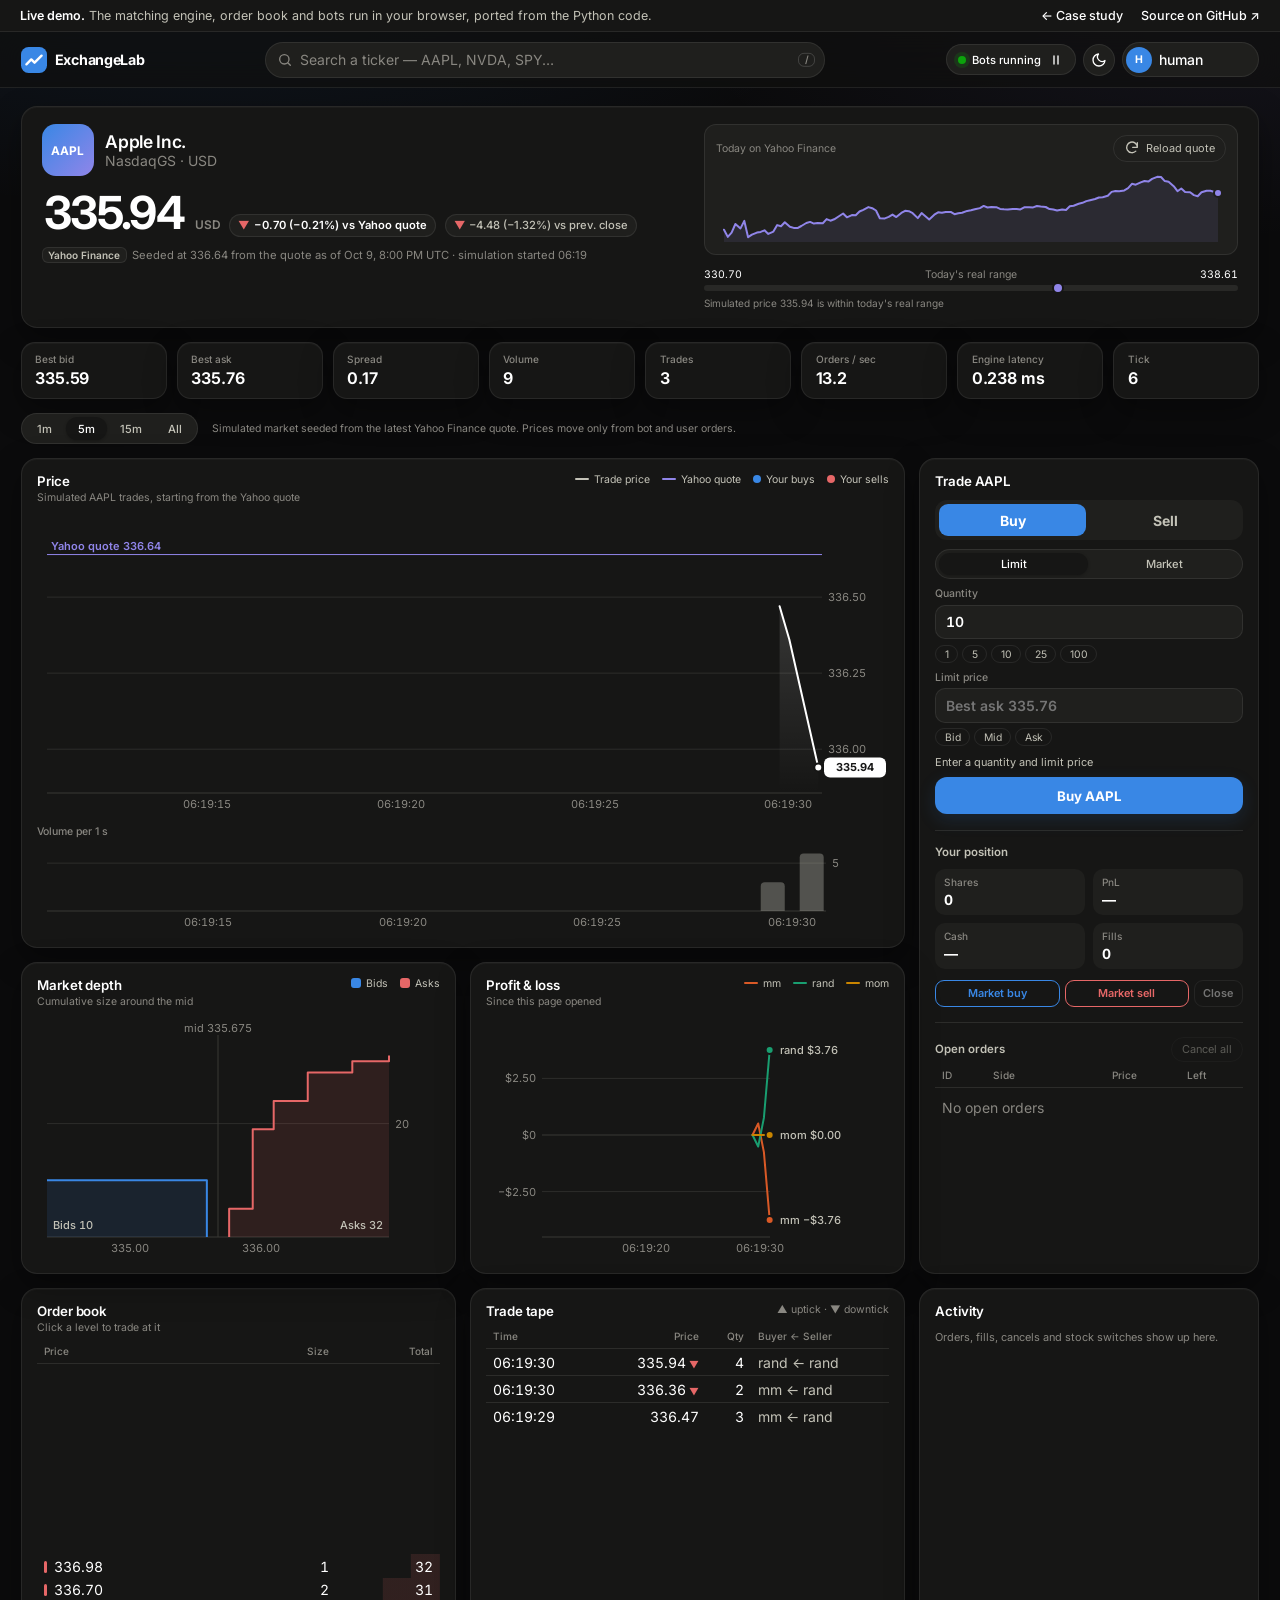
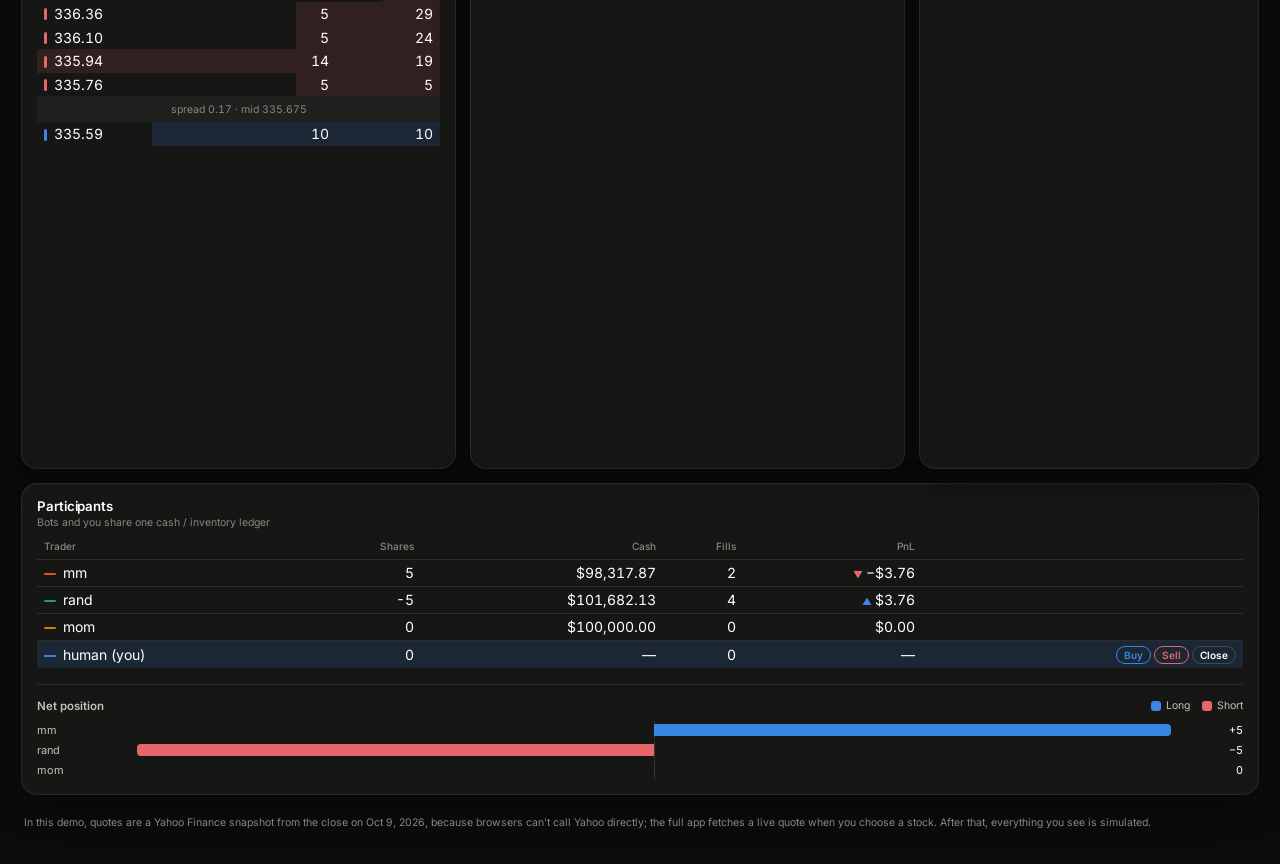
==== demo/exchange/index.html @ 50406f89 "Publish portfolio site Static site with project case studies (ExchangeLab, Scraping Pipelines, Distr" ====
<!DOCTYPE html>
<html lang="en" data-theme="dark">
<head>
  <meta charset="UTF-8" />
  <meta name="viewport" content="width=device-width, initial-scale=1" />
  <title>ExchangeLab Demo — Ethan Chen</title>
  <meta name="description" content="Live demo: trade against market-making, momentum and random bots on a price-time-priority matching engine, running in your browser." />
  <link rel="icon" href="data:image/svg+xml,%3Csvg xmlns='http://www.w3.org/2000/svg' viewBox='0 0 16 16'%3E%3Crect width='16' height='16' rx='4' fill='%233987e5'/%3E%3Cpath d='M3 11l3-3 2 2 5-5' fill='none' stroke='white' stroke-width='1.8' stroke-linecap='round' stroke-linejoin='round'/%3E%3C/svg%3E" />
  <link rel="preconnect" href="https://fonts.googleapis.com" />
  <link rel="preconnect" href="https://fonts.gstatic.com" crossorigin />
  <link rel="stylesheet" href="https://fonts.googleapis.com/css2?family=Inter:wght@400;500;600;700&display=swap" />
  <link rel="stylesheet" href="styles.css" />
  <style>
    /* Portfolio demo bar (not part of the ExchangeLab repo) */
    .demo-bar { display: flex; align-items: center; justify-content: space-between; gap: 1rem; flex-wrap: wrap;
      padding: 8px 20px; font-size: 12.5px; color: var(--ink-2); background: var(--surface); border-bottom: 1px solid var(--border); }
    .demo-bar a { color: var(--ink-1); text-decoration: none; font-weight: 500; }
    .demo-bar a:hover { text-decoration: underline; }
    .demo-bar .demo-links { display: flex; gap: 18px; }
    .demo-bar b { color: var(--ink-1); font-weight: 600; }
  </style>
  <script>
    try {
      const t = localStorage.getItem("exchangelab.theme");
      if (t === "light" || t === "dark") document.documentElement.dataset.theme = t;
    } catch {}
  </script>
</head>
<body>
  <div class="demo-bar">
    <span><b>Live demo.</b> The matching engine, order book and bots run in your browser, ported from the Python code.</span>
    <span class="demo-links"><a href="../../#/work/exchangelab">← Case study</a><a href="https://github.com/chenethan123/ExchangeLab" target="_blank" rel="noopener">Source on GitHub ↗</a></span>
  </div>
  <nav class="nav">
    <div class="nav-brand">
      <svg class="logo" viewBox="0 0 24 24" aria-hidden="true"><rect width="24" height="24" rx="7"/><path d="M5 16l4.5-4.5 3 3L19 8" fill="none" stroke="#fff" stroke-width="2.2" stroke-linecap="round" stroke-linejoin="round"/></svg>
      <span>ExchangeLab</span>
    </div>

    <div class="search" id="search">
      <svg class="search-icon" viewBox="0 0 24 24" aria-hidden="true"><circle cx="11" cy="11" r="7"/><path d="M20 20l-3.5-3.5"/></svg>
      <input id="symbol-input" type="text" placeholder="Search a ticker — AAPL, NVDA, SPY…" autocomplete="off" spellcheck="false"
             role="combobox" aria-expanded="false" aria-controls="symbol-list" aria-label="Choose a stock" maxlength="15" />
      <kbd>/</kbd>
      <ul class="suggestions" id="symbol-list" role="listbox" hidden></ul>
    </div>

    <div class="nav-actions">
      <button type="button" class="bot-toggle" id="sim-toggle" aria-label="Pause bots">
        <span class="status-dot" id="sim-dot"></span>
        <span id="sim-text">Connecting</span>
        <svg class="icon" id="sim-icon" viewBox="0 0 24 24" aria-hidden="true"><path d="M9 6v12M15 6v12"/></svg>
      </button>
      <button type="button" class="icon-btn" id="theme-toggle" aria-label="Toggle light and dark theme">
        <svg class="icon icon-sun" viewBox="0 0 24 24" aria-hidden="true"><circle cx="12" cy="12" r="4"/><path d="M12 2v2M12 20v2M4.9 4.9l1.4 1.4M17.7 17.7l1.4 1.4M2 12h2M20 12h2M4.9 19.1l1.4-1.4M17.7 6.3l1.4-1.4"/></svg>
        <svg class="icon icon-moon" viewBox="0 0 24 24" aria-hidden="true"><path d="M21 12.8A9 9 0 1 1 11.2 3a7 7 0 0 0 9.8 9.8z"/></svg>
      </button>
      <label class="trader-chip" title="Your trader name">
        <span class="avatar" id="avatar">H</span>
        <input id="trader" value="human" maxlength="32" aria-label="Trader name" />
      </label>
    </div>
  </nav>

  <div class="page">
    <section class="instrument card" aria-live="polite">
      <div class="instrument-main">
        <div class="instrument-title">
          <span class="ticker" id="inst-ticker">—</span>
          <div>
            <h1 id="inst-name">Loading market…</h1>
            <p class="muted" id="inst-meta">—</p>
          </div>
        </div>
        <div class="price-row">
          <span class="price" id="last">—</span>
          <span class="currency" id="currency"></span>
          <span class="chip" id="delta-seed">—</span>
          <span class="chip subtle" id="delta-prev" hidden></span>
        </div>
        <p class="seed-line" id="seed-line">—</p>
      </div>
      <div class="instrument-side">
        <div class="today">
          <div class="today-head">
            <span>Today on Yahoo Finance</span>
            <button type="button" class="ghost-btn" id="reload-quote" title="Fetch the latest quote and restart this market">
              <svg class="icon" viewBox="0 0 24 24" aria-hidden="true"><path d="M20 11a8 8 0 1 0-2.3 5.7M20 4v7h-7"/></svg>
              Reload quote
            </button>
          </div>
          <div id="today-chart" class="chart-host"></div>
        </div>
        <div class="range" id="day-range" hidden>
          <div class="range-labels"><span id="range-low">—</span><span class="muted">Today's real range</span><span id="range-high">—</span></div>
          <div class="range-track"><span class="range-mark" id="range-mark"></span></div>
          <p class="range-note" id="range-note"></p>
        </div>
      </div>
    </section>

    <section class="kpis" aria-label="Market statistics">
      <div class="kpi"><span>Best bid</span><strong id="bid">—</strong></div>
      <div class="kpi"><span>Best ask</span><strong id="ask">—</strong></div>
      <div class="kpi"><span>Spread</span><strong id="spread">—</strong></div>
      <div class="kpi"><span>Volume</span><strong id="volume">—</strong></div>
      <div class="kpi"><span>Trades</span><strong id="trade-count">—</strong></div>
      <div class="kpi"><span>Orders / sec</span><strong id="ops">—</strong></div>
      <div class="kpi"><span>Engine latency</span><strong id="latency">—</strong></div>
      <div class="kpi"><span>Tick</span><strong id="tick">—</strong></div>
    </section>

    <div class="toolbar">
      <div class="segmented" role="group" aria-label="Chart time window">
        <button type="button" data-window="1m">1m</button>
        <button type="button" data-window="5m">5m</button>
        <button type="button" data-window="15m">15m</button>
        <button type="button" data-window="all">All</button>
      </div>
      <span class="muted small">Simulated market seeded from the latest Yahoo Finance quote. Prices move only from bot and user orders.</span>
    </div>

    <main class="grid">
      <section class="card area-price">
        <header class="card-head">
          <div><h2>Price</h2><p class="muted small" id="price-sub">Simulated trades</p></div>
          <div class="legend">
            <span><i class="key line neutral"></i>Trade price</span>
            <span><i class="key line ref"></i>Yahoo quote</span>
            <span><i class="key dot buy"></i>Your buys</span>
            <span><i class="key dot sell"></i>Your sells</span>
          </div>
        </header>
        <div id="price-chart" class="chart-host"></div>
        <h3 class="sub-head" id="volume-title">Volume</h3>
        <div id="volume-chart" class="chart-host"></div>
      </section>

      <section class="card area-book">
        <header class="card-head">
          <div><h2>Order book</h2><p class="muted small">Click a level to trade at it</p></div>
        </header>
        <table class="ladder">
          <thead><tr><th>Price</th><th class="num">Size</th><th class="num">Total</th></tr></thead>
          <tbody id="book"></tbody>
        </table>
      </section>

      <section class="card area-ticket">
        <header class="card-head"><div><h2>Trade <span id="ticket-symbol">—</span></h2></div></header>
        <form id="order-form" autocomplete="off">
          <div class="side-toggle" role="group" aria-label="Side">
            <button type="button" class="side buy" data-side="BUY">Buy</button>
            <button type="button" class="side sell" data-side="SELL">Sell</button>
          </div>
          <div class="segmented full" role="group" aria-label="Order type">
            <button type="button" data-type="LIMIT">Limit</button>
            <button type="button" data-type="MARKET">Market</button>
          </div>
          <label class="field">
            <span>Quantity</span>
            <input id="qty" type="number" min="1" step="1" value="10" required />
          </label>
          <div class="chips" id="qty-chips">
            <button type="button" data-qty="1">1</button>
            <button type="button" data-qty="5">5</button>
            <button type="button" data-qty="10">10</button>
            <button type="button" data-qty="25">25</button>
            <button type="button" data-qty="100">100</button>
          </div>
          <label class="field">
            <span>Limit price</span>
            <input id="price" inputmode="decimal" placeholder="0.00" />
          </label>
          <div class="chips" id="price-chips">
            <button type="button" data-price="bid">Bid</button>
            <button type="button" data-price="mid">Mid</button>
            <button type="button" data-price="ask">Ask</button>
          </div>
          <p class="estimate" id="estimate">—</p>
          <button id="submit" type="submit" class="primary">Buy</button>
        </form>

        <div class="position">
          <h3>Your position</h3>
          <div class="mini-kpis">
            <div><span>Shares</span><strong id="pos-shares">0</strong></div>
            <div><span>PnL</span><strong id="pos-pnl">—</strong></div>
            <div><span>Cash</span><strong id="pos-cash">—</strong></div>
            <div><span>Fills</span><strong id="pos-trades">0</strong></div>
          </div>
          <div class="quick-row">
            <button type="button" class="quick buy" id="quick-buy">Market buy</button>
            <button type="button" class="quick sell" id="quick-sell">Market sell</button>
            <button type="button" class="quick" id="quick-close">Close</button>
          </div>
        </div>

        <div class="orders-block">
          <div class="block-head">
            <h3>Open orders</h3>
            <button type="button" class="ghost-btn" id="cancel-all">Cancel all</button>
          </div>
          <table class="compact">
            <thead><tr><th>ID</th><th>Side</th><th class="num">Price</th><th class="num">Left</th><th></th></tr></thead>
            <tbody id="open-orders"></tbody>
          </table>
        </div>
      </section>

      <section class="card area-depth">
        <header class="card-head">
          <div><h2>Market depth</h2><p class="muted small">Cumulative size around the mid</p></div>
          <div class="legend">
            <span><i class="key area buy"></i>Bids</span>
            <span><i class="key area sell"></i>Asks</span>
          </div>
        </header>
        <div id="depth-chart" class="chart-host"></div>
      </section>

      <section class="card area-pnl">
        <header class="card-head">
          <div><h2>Profit &amp; loss</h2><p class="muted small">Since this page opened</p></div>
          <div class="legend" id="pnl-legend"></div>
        </header>
        <div id="pnl-chart" class="chart-host"></div>
      </section>

      <section class="card area-tape">
        <header class="card-head">
          <div><h2>Trade tape</h2></div>
          <span class="muted small">▲ uptick · ▼ downtick</span>
        </header>
        <table class="compact tape">
          <thead><tr><th>Time</th><th class="num">Price</th><th class="num">Qty</th><th>Buyer ← Seller</th></tr></thead>
          <tbody id="tape"></tbody>
        </table>
      </section>

      <section class="card area-parts">
        <header class="card-head"><div><h2>Participants</h2><p class="muted small">Bots and you share one cash / inventory ledger</p></div></header>
        <table class="compact">
          <thead><tr><th>Trader</th><th class="num">Shares</th><th class="num">Cash</th><th class="num">Fills</th><th class="num">PnL</th><th></th></tr></thead>
          <tbody id="participants"></tbody>
        </table>
        <div class="positions">
          <div class="block-head">
            <h3>Net position</h3>
            <div class="legend"><span><i class="key area buy"></i>Long</span><span><i class="key area sell"></i>Short</span></div>
          </div>
          <div id="positions" role="img" aria-label="Net shares held by each participant"></div>
        </div>
      </section>

      <section class="card area-log">
        <header class="card-head"><div><h2>Activity</h2></div></header>
        <ol class="log" id="log"></ol>
      </section>
    </main>

    <footer>
      In this demo, quotes are a Yahoo Finance snapshot from the close on Oct 9, 2026, because browsers can't call Yahoo directly; the full app fetches a live quote when you choose a stock. After that, everything you see is simulated.
    </footer>
  </div>

  <div class="overlay" id="overlay" hidden>
    <div class="overlay-card">
      <span class="spinner" aria-hidden="true"></span>
      <p id="overlay-text">Loading…</p>
    </div>
  </div>
  <div class="toasts" id="toasts" aria-live="polite"></div>

  <!-- Answers the dashboard's API calls in the browser (replaces the FastAPI server) -->
  <script src="sim.js"></script>
  <script type="module" src="app.js"></script>
</body>
</html>
---- demo/exchange/styles.css ----
/* ExchangeLab dashboard. Chart colors are the validated steps of the reference
   data-viz palette, selected per theme (buy/sell = blue/red diverging poles, CVD-safe). */

:root {
  --font: "Inter", system-ui, -apple-system, "Segoe UI", sans-serif;
  --radius: 16px;
  --radius-sm: 10px;
  --good: #0ca30c;
  --warning: #fab219;
  --critical: #d03b3b;
  font-family: var(--font);
  font-size: 14px;
  -webkit-font-smoothing: antialiased;
}

:root,
:root[data-theme="dark"] {
  color-scheme: dark;
  --page: #0b0b0c;
  --page-glow: radial-gradient(1200px 500px at 15% -10%, rgba(57, 135, 229, 0.12), transparent 60%),
               radial-gradient(900px 400px at 95% 0%, rgba(144, 133, 233, 0.08), transparent 60%);
  --surface: #161615;
  --surface-2: #1f1f1d;
  --surface-3: #282826;
  --nav: rgba(16, 16, 15, 0.72);
  --ink-1: #ffffff;
  --ink-2: #c3c2b7;
  --muted: #898781;
  --grid: #2c2c2a;
  --axis: #383835;
  --border: rgba(255, 255, 255, 0.08);
  --border-strong: rgba(255, 255, 255, 0.16);
  --shadow: 0 1px 0 rgba(255, 255, 255, 0.03) inset, 0 12px 32px rgba(0, 0, 0, 0.35);
  --buy: #3987e5;
  --sell: #e66767;
  --buy-wash: rgba(57, 135, 229, 0.15);
  --sell-wash: rgba(230, 103, 103, 0.13);
  --ref: #9085e9;
  --on-accent: #ffffff;
}

:root[data-theme="light"] {
  color-scheme: light;
  --page: #f4f4f1;
  --page-glow: radial-gradient(1200px 500px at 15% -10%, rgba(42, 120, 214, 0.08), transparent 60%),
               radial-gradient(900px 400px at 95% 0%, rgba(74, 58, 167, 0.05), transparent 60%);
  --surface: #fcfcfb;
  --surface-2: #f3f2ee;
  --surface-3: #e9e8e2;
  --nav: rgba(252, 252, 251, 0.78);
  --ink-1: #0b0b0b;
  --ink-2: #52514e;
  --muted: #7a7873;
  --grid: #e1e0d9;
  --axis: #c3c2b7;
  --border: rgba(11, 11, 11, 0.08);
  --border-strong: rgba(11, 11, 11, 0.16);
  --shadow: 0 1px 2px rgba(11, 11, 11, 0.04), 0 10px 28px rgba(11, 11, 11, 0.06);
  --buy: #2a78d6;
  --sell: #e34948;
  --buy-wash: rgba(42, 120, 214, 0.12);
  --sell-wash: rgba(227, 73, 72, 0.11);
  --ref: #4a3aa7;
  --on-accent: #ffffff;
}

* { box-sizing: border-box; }
[hidden] { display: none !important; } /* component display rules must not override the hidden attribute */
html { background: var(--page); }
body { margin: 0; background: var(--page-glow), var(--page); background-attachment: fixed; color: var(--ink-1); min-height: 100vh; }
h1, h2, h3, p { margin: 0; }
h2 { font-size: 0.95rem; font-weight: 600; letter-spacing: -0.01em; }
h3 { font-size: 0.82rem; font-weight: 600; color: var(--ink-2); }
button, input { font: inherit; color: inherit; }
.muted { color: var(--muted); }
.small { font-size: 0.75rem; }
.num { text-align: right; }
.icon { width: 16px; height: 16px; fill: none; stroke: currentColor; stroke-width: 2; stroke-linecap: round; stroke-linejoin: round; flex: none; }
:focus-visible { outline: 2px solid var(--buy); outline-offset: 2px; }

/* ---- nav ----------------------------------------------------------------- */
.nav {
  position: sticky; top: 0; z-index: 20;
  display: grid; grid-template-columns: auto minmax(220px, 560px) auto; justify-content: space-between; align-items: center; gap: 1rem;
  padding: 0.7rem 1.5rem; background: var(--nav); backdrop-filter: saturate(160%) blur(14px); -webkit-backdrop-filter: saturate(160%) blur(14px);
  border-bottom: 1px solid var(--border);
}
.nav-brand { display: flex; align-items: center; gap: 0.55rem; font-weight: 700; letter-spacing: -0.02em; font-size: 1.02rem; }
.logo { width: 26px; height: 26px; }
.logo rect { fill: var(--buy); }
.nav-actions { display: flex; align-items: center; gap: 0.5rem; }

.search { position: relative; }
.search input {
  width: 100%; padding: 0.6rem 2.6rem 0.6rem 2.4rem; border-radius: 999px;
  background: var(--surface-2); border: 1px solid var(--border); transition: border-color 0.15s, background 0.15s, box-shadow 0.15s;
}
.search input::placeholder { color: var(--muted); }
.search input:focus { outline: none; border-color: var(--buy); background: var(--surface); box-shadow: 0 0 0 4px var(--buy-wash); }
.search-icon { position: absolute; left: 0.85rem; top: 50%; transform: translateY(-50%); width: 16px; height: 16px; fill: none; stroke: var(--muted); stroke-width: 2; stroke-linecap: round; pointer-events: none; }
.search kbd {
  position: absolute; right: 0.7rem; top: 50%; transform: translateY(-50%); font: 600 0.7rem var(--font); color: var(--muted);
  border: 1px solid var(--border-strong); border-radius: 6px; padding: 0.05rem 0.4rem;
}
.suggestions {
  position: absolute; top: calc(100% + 6px); left: 0; right: 0; margin: 0; padding: 0.35rem; list-style: none;
  background: var(--surface); border: 1px solid var(--border-strong); border-radius: 14px; box-shadow: var(--shadow); max-height: 380px; overflow-y: auto;
}
.suggestions li { display: grid; grid-template-columns: 4.6rem 1fr auto; align-items: center; gap: 0.6rem; padding: 0.5rem 0.65rem; border-radius: 9px; cursor: pointer; }
.suggestions li[aria-selected="true"], .suggestions li:hover { background: var(--surface-2); }
.suggestions .sym { font-weight: 700; }
.suggestions .name { color: var(--ink-2); overflow: hidden; text-overflow: ellipsis; white-space: nowrap; }
.suggestions .tag { color: var(--muted); font-size: 0.72rem; }
.suggestions .group { display: block; padding: 0.45rem 0.65rem 0.2rem; color: var(--muted); font-size: 0.7rem; text-transform: uppercase; letter-spacing: 0.06em; cursor: default; }
.suggestions .group:hover { background: none; }

.bot-toggle, .icon-btn, .ghost-btn {
  display: inline-flex; align-items: center; gap: 0.45rem; border: 1px solid var(--border); background: var(--surface-2);
  border-radius: 999px; cursor: pointer; transition: background 0.15s, border-color 0.15s, transform 0.1s;
}
.bot-toggle { padding: 0.45rem 0.8rem; font-size: 0.8rem; font-weight: 500; }
.icon-btn { padding: 0.5rem; }
.ghost-btn { padding: 0.3rem 0.7rem; font-size: 0.78rem; color: var(--ink-2); background: transparent; }
.bot-toggle:hover, .icon-btn:hover, .ghost-btn:hover { border-color: var(--border-strong); background: var(--surface-3); }
.bot-toggle:active, .icon-btn:active, .ghost-btn:active { transform: scale(0.97); }
.ghost-btn:disabled { opacity: 0.4; cursor: not-allowed; }
.status-dot { width: 8px; height: 8px; border-radius: 50%; background: var(--muted); }
.running .status-dot { background: var(--good); box-shadow: 0 0 0 4px rgba(12, 163, 12, 0.18); animation: pulse 2s infinite; }
.paused .status-dot { background: var(--warning); }
.down .status-dot { background: var(--critical); }
@keyframes pulse { 50% { box-shadow: 0 0 0 7px rgba(12, 163, 12, 0); } }
:root[data-theme="dark"] .icon-sun, :root[data-theme="light"] .icon-moon { display: none; }
.trader-chip { display: inline-flex; align-items: center; gap: 0.45rem; padding: 0.25rem 0.6rem 0.25rem 0.25rem; border-radius: 999px; background: var(--surface-2); border: 1px solid var(--border); }
.trader-chip input { width: 6.5rem; border: none; background: transparent; padding: 0.15rem 0; font-weight: 500; }
.trader-chip input:focus { outline: none; }
.avatar { width: 26px; height: 26px; border-radius: 50%; display: grid; place-items: center; font-size: 0.75rem; font-weight: 700; background: var(--buy); color: var(--on-accent); }

/* ---- page & cards ----------------------------------------------------- */
.page { max-width: 1680px; margin: 0 auto; padding: 1.25rem 1.5rem 2rem; display: grid; gap: 1rem; }
.card {
  background: var(--surface); border: 1px solid var(--border); border-radius: var(--radius); box-shadow: var(--shadow);
  padding: 1rem 1.1rem; min-width: 0; overflow-x: auto;
}
.card-head { display: flex; align-items: flex-start; justify-content: space-between; gap: 0.75rem; margin-bottom: 0.8rem; flex-wrap: wrap; }
.card-head p { margin-top: 0.15rem; }
.sub-head { margin: 0.7rem 0 0.2rem; font-size: 0.75rem; color: var(--muted); font-weight: 500; }

/* instrument hero */
.instrument { display: grid; grid-template-columns: minmax(0, 1.2fr) minmax(280px, 1fr); gap: 1.5rem; padding: 1.25rem 1.4rem; }
.instrument-title { display: flex; align-items: center; gap: 0.85rem; }
.ticker {
  display: grid; place-items: center; min-width: 52px; height: 52px; padding: 0 0.6rem; border-radius: 14px;
  background: linear-gradient(135deg, var(--buy), var(--ref)); color: var(--on-accent); font-weight: 700; font-size: 0.85rem; letter-spacing: 0.02em;
}
.instrument h1 { font-size: 1.25rem; font-weight: 600; letter-spacing: -0.02em; }
.price-row { display: flex; align-items: baseline; flex-wrap: wrap; gap: 0.6rem; margin-top: 1rem; }
.price { font-size: 3.25rem; font-weight: 700; letter-spacing: -0.035em; line-height: 1; border-radius: 10px; padding: 0 0.15rem; transition: background-color 0.6s ease; }
.price.flash-up { background-color: var(--buy-wash); transition: none; }
.price.flash-down { background-color: var(--sell-wash); transition: none; }
.currency { color: var(--muted); font-weight: 600; font-size: 0.85rem; }
.chip { display: inline-flex; align-items: center; gap: 0.25rem; padding: 0.25rem 0.6rem; border-radius: 999px; font-size: 0.8rem; font-weight: 600; background: var(--surface-2); border: 1px solid var(--border); }
.chip.subtle { font-weight: 500; color: var(--ink-2); }
.chip .up { color: var(--buy); }
.chip .down { color: var(--sell); }
.seed-line { margin-top: 0.75rem; color: var(--muted); font-size: 0.8rem; display: flex; gap: 0.4rem; align-items: center; flex-wrap: wrap; }
.seed-line .badge { color: var(--ink-2); background: var(--surface-2); border: 1px solid var(--border); border-radius: 6px; padding: 0.05rem 0.4rem; font-size: 0.72rem; font-weight: 600; }
.instrument-side { display: grid; gap: 0.9rem; align-content: start; }
.today { background: var(--surface-2); border: 1px solid var(--border); border-radius: 12px; padding: 0.7rem 0.8rem 0.4rem; }
.today-head { display: flex; justify-content: space-between; align-items: center; color: var(--muted); font-size: 0.75rem; margin-bottom: 0.2rem; }
.range-labels { display: flex; justify-content: space-between; font-size: 0.75rem; font-variant-numeric: tabular-nums; margin-bottom: 0.35rem; }
.range-track { position: relative; height: 6px; border-radius: 999px; background: var(--surface-3); }
.range-mark { position: absolute; top: 50%; width: 12px; height: 12px; border-radius: 50%; background: var(--ref); border: 2px solid var(--surface); transform: translate(-50%, -50%); }

/* KPIs */
.kpis { display: grid; grid-template-columns: repeat(auto-fit, minmax(130px, 1fr)); gap: 0.75rem; }
.kpi { background: var(--surface); border: 1px solid var(--border); border-radius: 14px; padding: 0.75rem 0.95rem; box-shadow: var(--shadow); }
.kpi span, .mini-kpis span { display: block; color: var(--muted); font-size: 0.72rem; font-weight: 500; margin-bottom: 0.2rem; }
.kpi strong { font-size: 1.15rem; font-weight: 650; letter-spacing: -0.01em; }

.toolbar { display: flex; align-items: center; gap: 1rem; flex-wrap: wrap; }
.segmented { display: inline-flex; padding: 3px; gap: 2px; background: var(--surface-2); border: 1px solid var(--border); border-radius: 999px; }
.segmented button { border: none; background: transparent; padding: 0.3rem 0.85rem; border-radius: 999px; cursor: pointer; font-size: 0.8rem; font-weight: 500; color: var(--ink-2); transition: background 0.15s, color 0.15s; }
.segmented button[aria-pressed="true"] { background: var(--surface); color: var(--ink-1); box-shadow: 0 1px 3px rgba(0, 0, 0, 0.25); }
.segmented.full { display: grid; grid-template-columns: 1fr 1fr; }

/* ---- layout grid -------------------------------------------------------- */
.grid {
  display: grid; gap: 1rem;
  grid-template-columns: minmax(0, 1fr) minmax(0, 1fr) minmax(250px, 300px) minmax(290px, 340px);
  grid-template-areas:
    "price price book ticket"
    "depth pnl   book ticket"
    "tape  parts parts log";
}
.area-price { grid-area: price; } .area-book { grid-area: book; } .area-ticket { grid-area: ticket; }
.area-depth { grid-area: depth; } .area-pnl { grid-area: pnl; }
.area-tape { grid-area: tape; } .area-parts { grid-area: parts; } .area-log { grid-area: log; }
@media (max-width: 1400px) {
  .grid {
    grid-template-columns: minmax(0, 1fr) minmax(0, 1fr) minmax(290px, 340px);
    grid-template-areas: "price price ticket" "depth pnl ticket" "book tape log" "parts parts parts";
  }
}
@media (max-width: 1000px) {
  .nav { grid-template-columns: 1fr auto; }
  .search { grid-column: 1 / -1; grid-row: 2; }
  .instrument { grid-template-columns: 1fr; }
  .grid { grid-template-columns: minmax(0, 1fr) minmax(0, 1fr); grid-template-areas: "price price" "ticket book" "depth pnl" "tape log" "parts parts"; }
}
@media (max-width: 700px) {
  .page { padding: 1rem; }
  .nav { padding: 0.6rem 1rem; }
  .nav-brand span, .trader-chip input, #sim-text { display: none; }
  .grid { grid-template-columns: minmax(0, 1fr); grid-template-areas: "price" "ticket" "book" "depth" "pnl" "parts" "log" "tape"; }
  .price { font-size: 2.6rem; }
}

/* ---- legends ------------------------------------------------------------ */
.legend { display: flex; gap: 0.85rem; flex-wrap: wrap; color: var(--ink-2); font-size: 0.75rem; }
.legend span { display: inline-flex; align-items: center; gap: 0.35rem; }
.key { display: inline-block; flex: none; }
.key.line { width: 14px; height: 2px; border-radius: 1px; background: currentColor; }
.key.line.neutral { background: var(--ink-2); }
.key.line.ref { background: var(--ref); }
.key.dot { width: 8px; height: 8px; border-radius: 50%; }
.key.area { width: 10px; height: 10px; border-radius: 3px; }
.key.buy { background: var(--buy); }
.key.sell { background: var(--sell); }

/* ---- charts ------------------------------------------------------------- */
.chart-host { position: relative; width: 100%; }
.chart { display: block; overflow: visible; font-family: var(--font); font-variant-numeric: tabular-nums; }
.chart .grid { stroke: var(--grid); stroke-width: 1; }
.chart .baseline { stroke: var(--axis); stroke-width: 1; }
.chart .axis-text { fill: var(--muted); font-size: 11px; }
.chart .direct-label { fill: var(--ink-2); font-size: 11px; font-weight: 500; }
.chart .empty-text { fill: var(--muted); font-size: 12px; }
.chart .crosshair { stroke: var(--ink-2); stroke-width: 1; opacity: 0.55; }
.chart .ringed { stroke: var(--surface); stroke-width: 2; }
.today .chart .ringed { stroke: var(--surface-2); }
.chart .price-line { fill: none; stroke: var(--ink-1); stroke-width: 2; stroke-linejoin: round; stroke-linecap: round; }
.chart .price-area { fill: url(#price-wash); }
.chart .last-dot { fill: var(--ink-1); }
.chart .last-tag { fill: var(--ink-1); }
.chart .last-tag-text { fill: var(--surface); font-size: 11px; font-weight: 700; }
.chart .ref-line { stroke: var(--ref); stroke-width: 1; }
.chart .ref-text { fill: var(--ref); font-size: 11px; font-weight: 600; }
.chart .volume-bar { fill: var(--ink-2); opacity: 0.35; }
.chart .volume-bar.hot { opacity: 0.85; }
.chart .depth-area { opacity: 0.12; }
.chart .depth-line { fill: none; stroke-width: 2; stroke-linejoin: round; }
.chart .mid-line { stroke: var(--axis); stroke-width: 1; }
.chart .series-line { fill: none; stroke-width: 2; stroke-linejoin: round; stroke-linecap: round; }
.chart .today-line { fill: none; stroke: var(--ref); stroke-width: 2; stroke-linejoin: round; stroke-linecap: round; }
.chart .today-area { fill: var(--ref); opacity: 0.1; }
.tooltip {
  position: absolute; z-index: 5; pointer-events: none; min-width: 9rem; max-width: 18rem;
  background: var(--surface); border: 1px solid var(--border-strong); border-radius: 10px;
  padding: 0.55rem 0.65rem; font-size: 0.78rem; box-shadow: var(--shadow);
}
.tip-title { color: var(--muted); margin-bottom: 0.3rem; font-variant-numeric: tabular-nums; }
.tip-row { display: flex; align-items: center; gap: 0.45rem; line-height: 1.55; }
.tip-row strong { font-variant-numeric: tabular-nums; }
.tip-row span { color: var(--ink-2); }
.tip-key { width: 12px; height: 2px; border-radius: 1px; flex: none; }
.tip-key.dot { width: 8px; height: 8px; border-radius: 50%; }
.tip-hint { color: var(--muted); margin-top: 0.3rem; font-size: 0.72rem; }

/* ---- tables ------------------------------------------------------------- */
table { width: 100%; border-collapse: collapse; font-variant-numeric: tabular-nums; }
th { color: var(--muted); font-weight: 500; font-size: 0.72rem; text-align: left; padding: 0 0.5rem 0.45rem; border-bottom: 1px solid var(--grid); }
th.num { text-align: right; }
td { padding: 0.32rem 0.5rem; white-space: nowrap; }
.compact td { border-bottom: 1px solid var(--grid); }
.compact tr:last-child td { border-bottom: none; }
.compact tbody tr { transition: background 0.15s; }
.compact tbody tr:hover td { background: var(--surface-2); }
tr.me td { background: var(--buy-wash); }
tr.empty td { color: var(--muted); padding: 0.8rem 0.5rem; }
.series-key { display: inline-block; width: 12px; height: 2px; border-radius: 1px; margin-right: 0.5rem; vertical-align: middle; }
.side-buy::before, .side-sell::before { content: ""; display: inline-block; width: 7px; height: 7px; border-radius: 50%; margin-right: 0.4rem; }
.side-buy::before { background: var(--buy); }
.side-sell::before { background: var(--sell); }
.pnl-up::before { content: "▲ "; color: var(--buy); font-size: 0.7em; }
.pnl-down::before { content: "▼ "; color: var(--sell); font-size: 0.7em; }

.ladder td { padding: 0.24rem 0.5rem; }
.ladder tr.level { cursor: pointer; transition: background 0.12s; }
.ladder tr.level:hover td { background: var(--surface-2); }
.ladder tr.ask { background: linear-gradient(to left, var(--sell-wash) var(--w, 0%), transparent var(--w, 0%)); }
.ladder tr.bid { background: linear-gradient(to left, var(--buy-wash) var(--w, 0%), transparent var(--w, 0%)); }
.ladder tr.ask td:first-child span::before, .ladder tr.bid td:first-child span::before {
  content: ""; display: inline-block; width: 3px; height: 0.85em; border-radius: 2px; margin-right: 0.5rem; vertical-align: -0.08em;
}
.ladder tr.ask td:first-child span::before { background: var(--sell); }
.ladder tr.bid td:first-child span::before { background: var(--buy); }
.ladder tr.mine td:first-child span::after { content: "you"; margin-left: 0.4rem; font-size: 0.62rem; font-weight: 600; color: var(--buy); border: 1px solid var(--buy); border-radius: 5px; padding: 0 0.25rem; }
.ladder tr.level-empty td { color: transparent; }
.ladder tr.spread-row td { color: var(--muted); font-size: 0.75rem; text-align: center; padding: 0.45rem; background: var(--surface-2); }

.tape .tick-up::after { content: " ▲"; color: var(--buy); font-size: 0.7em; }
.tape .tick-down::after { content: " ▼"; color: var(--sell); font-size: 0.7em; }
.tape td:last-child { color: var(--ink-2); }
/* New prints: a brief marker on the price cell only, so a busy tape doesn't look stuck highlighted. */
.tape tr.fresh td:nth-child(2) { animation: flash 0.6s ease-out; }
@keyframes flash { from { background: var(--surface-3); } to { background: transparent; } }

/* ---- ticket ------------------------------------------------------------- */
form { display: grid; gap: 0.6rem; }
.field { display: grid; gap: 0.3rem; font-size: 0.75rem; color: var(--muted); font-weight: 500; }
.field input {
  font-size: 1rem; font-weight: 600; font-variant-numeric: tabular-nums; padding: 0.55rem 0.7rem; border-radius: var(--radius-sm);
  background: var(--surface-2); border: 1px solid var(--border); color: var(--ink-1); transition: border-color 0.15s, box-shadow 0.15s;
}
.field input:focus { outline: none; border-color: var(--buy); box-shadow: 0 0 0 4px var(--buy-wash); }
.field input:disabled { opacity: 0.45; }
.side-toggle { display: grid; grid-template-columns: 1fr 1fr; gap: 0.4rem; padding: 4px; background: var(--surface-2); border-radius: 12px; }
.side { border: none; background: transparent; border-radius: 9px; padding: 0.55rem; font-weight: 700; cursor: pointer; color: var(--ink-2); transition: background 0.15s, color 0.15s; }
.side.buy.active { background: var(--buy); color: var(--on-accent); }
.side.sell.active { background: var(--sell); color: var(--on-accent); }
.chips { display: flex; gap: 0.3rem; flex-wrap: wrap; margin-top: -0.2rem; }
.chips button { border: 1px solid var(--border); background: transparent; border-radius: 999px; padding: 0.15rem 0.6rem; font-size: 0.74rem; color: var(--ink-2); cursor: pointer; }
.chips button:hover { background: var(--surface-2); border-color: var(--border-strong); }
.chips button:disabled { opacity: 0.4; cursor: not-allowed; }
.estimate { font-size: 0.78rem; color: var(--ink-2); min-height: 1.2em; }
.primary {
  border: none; border-radius: 12px; padding: 0.75rem; font-weight: 700; font-size: 0.95rem; cursor: pointer; color: var(--on-accent);
  transition: filter 0.15s, transform 0.1s;
}
.primary:hover { filter: brightness(1.08); }
.primary:active { transform: scale(0.99); }
.primary:disabled { opacity: 0.5; cursor: wait; }
.primary.buy { background: var(--buy); box-shadow: 0 6px 18px var(--buy-wash); }
.primary.sell { background: var(--sell); box-shadow: 0 6px 18px var(--sell-wash); }
.position { margin-top: 1.1rem; padding-top: 1rem; border-top: 1px solid var(--grid); display: grid; gap: 0.75rem; }
.mini-kpis { display: grid; grid-template-columns: repeat(2, 1fr); gap: 0.6rem; }
.mini-kpis > div { background: var(--surface-2); border-radius: 10px; padding: 0.5rem 0.65rem; }
.mini-kpis strong { font-size: 1rem; font-variant-numeric: tabular-nums; }
.quick-row { display: grid; grid-template-columns: 1fr 1fr auto; gap: 0.35rem; }
.quick { border: 1px solid var(--border-strong); background: transparent; border-radius: 9px; padding: 0.4rem 0.6rem; font-size: 0.78rem; font-weight: 600; cursor: pointer; color: var(--ink-1); }
.quick:hover { background: var(--surface-2); }
.quick:disabled { opacity: 0.4; cursor: not-allowed; }
.quick.buy { border-color: var(--buy); color: var(--buy); }
.quick.sell { border-color: var(--sell); color: var(--sell); }
td .quick { padding: 0.12rem 0.5rem; font-size: 0.72rem; margin-left: 0.2rem; }
.cancel { border: 1px solid var(--border-strong); background: transparent; border-radius: 7px; padding: 0.12rem 0.5rem; font-size: 0.72rem; cursor: pointer; }
.cancel:hover { border-color: var(--sell); color: var(--sell); }

.orders-block, .positions { margin-top: 1.1rem; padding-top: 1rem; border-top: 1px solid var(--grid); }
.block-head { display: flex; align-items: center; justify-content: space-between; gap: 0.5rem; margin-bottom: 0.5rem; }
.range-note { margin-top: 0.4rem; font-size: 0.72rem; color: var(--muted); min-height: 1em; }

/* net position: diverging bars around a zero line */
.pos-row { display: grid; grid-template-columns: 6.5rem 1fr 4.5rem; align-items: center; gap: 0.6rem; padding: 0.22rem 0; font-size: 0.78rem; }
.pos-row .who { color: var(--ink-2); overflow: hidden; text-overflow: ellipsis; white-space: nowrap; }
.pos-row .val { text-align: right; font-variant-numeric: tabular-nums; }
.pos-track { position: relative; height: 12px; }
.pos-track::before { content: ""; position: absolute; left: 50%; top: -3px; bottom: -3px; width: 1px; background: var(--axis); }
.pos-bar { position: absolute; top: 0; bottom: 0; transition: width 0.25s ease, left 0.25s ease; }
.pos-bar.long { left: 50%; background: var(--buy); border-radius: 0 4px 4px 0; }
.pos-bar.short { right: 50%; background: var(--sell); border-radius: 4px 0 0 4px; }

/* ---- activity log ------------------------------------------------------- */
.log { list-style: none; margin: 0; padding: 0; display: grid; gap: 0.45rem; max-height: 22rem; overflow-y: auto; font-size: 0.78rem; }
.log li { display: grid; grid-template-columns: auto 1fr; gap: 0.55rem; color: var(--ink-2); }
.log time { color: var(--muted); font-variant-numeric: tabular-nums; }
.log li.ok span::before { content: "✓ "; color: var(--good); }
.log li.error span::before { content: "✕ "; color: var(--critical); }
.log li.fill span::before { content: "● "; color: var(--buy); }
.log li.session span::before { content: "◆ "; color: var(--ref); }
.log li.empty { color: var(--muted); display: block; }

/* ---- overlay & toasts --------------------------------------------------- */
.overlay { position: fixed; inset: 0; z-index: 40; display: grid; place-items: center; background: rgba(0, 0, 0, 0.35); backdrop-filter: blur(6px); -webkit-backdrop-filter: blur(6px); }
.overlay-card { display: flex; align-items: center; gap: 0.8rem; padding: 1rem 1.3rem; border-radius: 14px; background: var(--surface); border: 1px solid var(--border-strong); box-shadow: var(--shadow); font-weight: 500; }
.spinner { width: 20px; height: 20px; border-radius: 50%; border: 2.5px solid var(--surface-3); border-top-color: var(--buy); animation: spin 0.8s linear infinite; }
@keyframes spin { to { transform: rotate(360deg); } }
.toasts { position: fixed; right: 1.25rem; bottom: 1.25rem; z-index: 50; display: grid; gap: 0.5rem; width: min(380px, calc(100vw - 2.5rem)); }
.toast {
  display: flex; gap: 0.6rem; align-items: flex-start; padding: 0.7rem 0.85rem; border-radius: 12px; font-size: 0.82rem;
  background: var(--surface); border: 1px solid var(--border-strong); box-shadow: var(--shadow); animation: toast-in 0.2s ease-out;
}
.toast::before { content: "ℹ"; font-weight: 700; color: var(--muted); }
.toast.ok::before { content: "✓"; color: var(--good); }
.toast.error::before { content: "✕"; color: var(--critical); }
.toast.session::before { content: "◆"; color: var(--ref); }
.toast.leaving { opacity: 0; transform: translateY(6px); transition: opacity 0.25s, transform 0.25s; }
@keyframes toast-in { from { opacity: 0; transform: translateY(8px); } }

footer { color: var(--muted); font-size: 0.75rem; padding: 0.5rem 0.2rem; }

@media (prefers-reduced-motion: reduce) {
  *, *::before, *::after { animation: none !important; transition: none !important; }
}
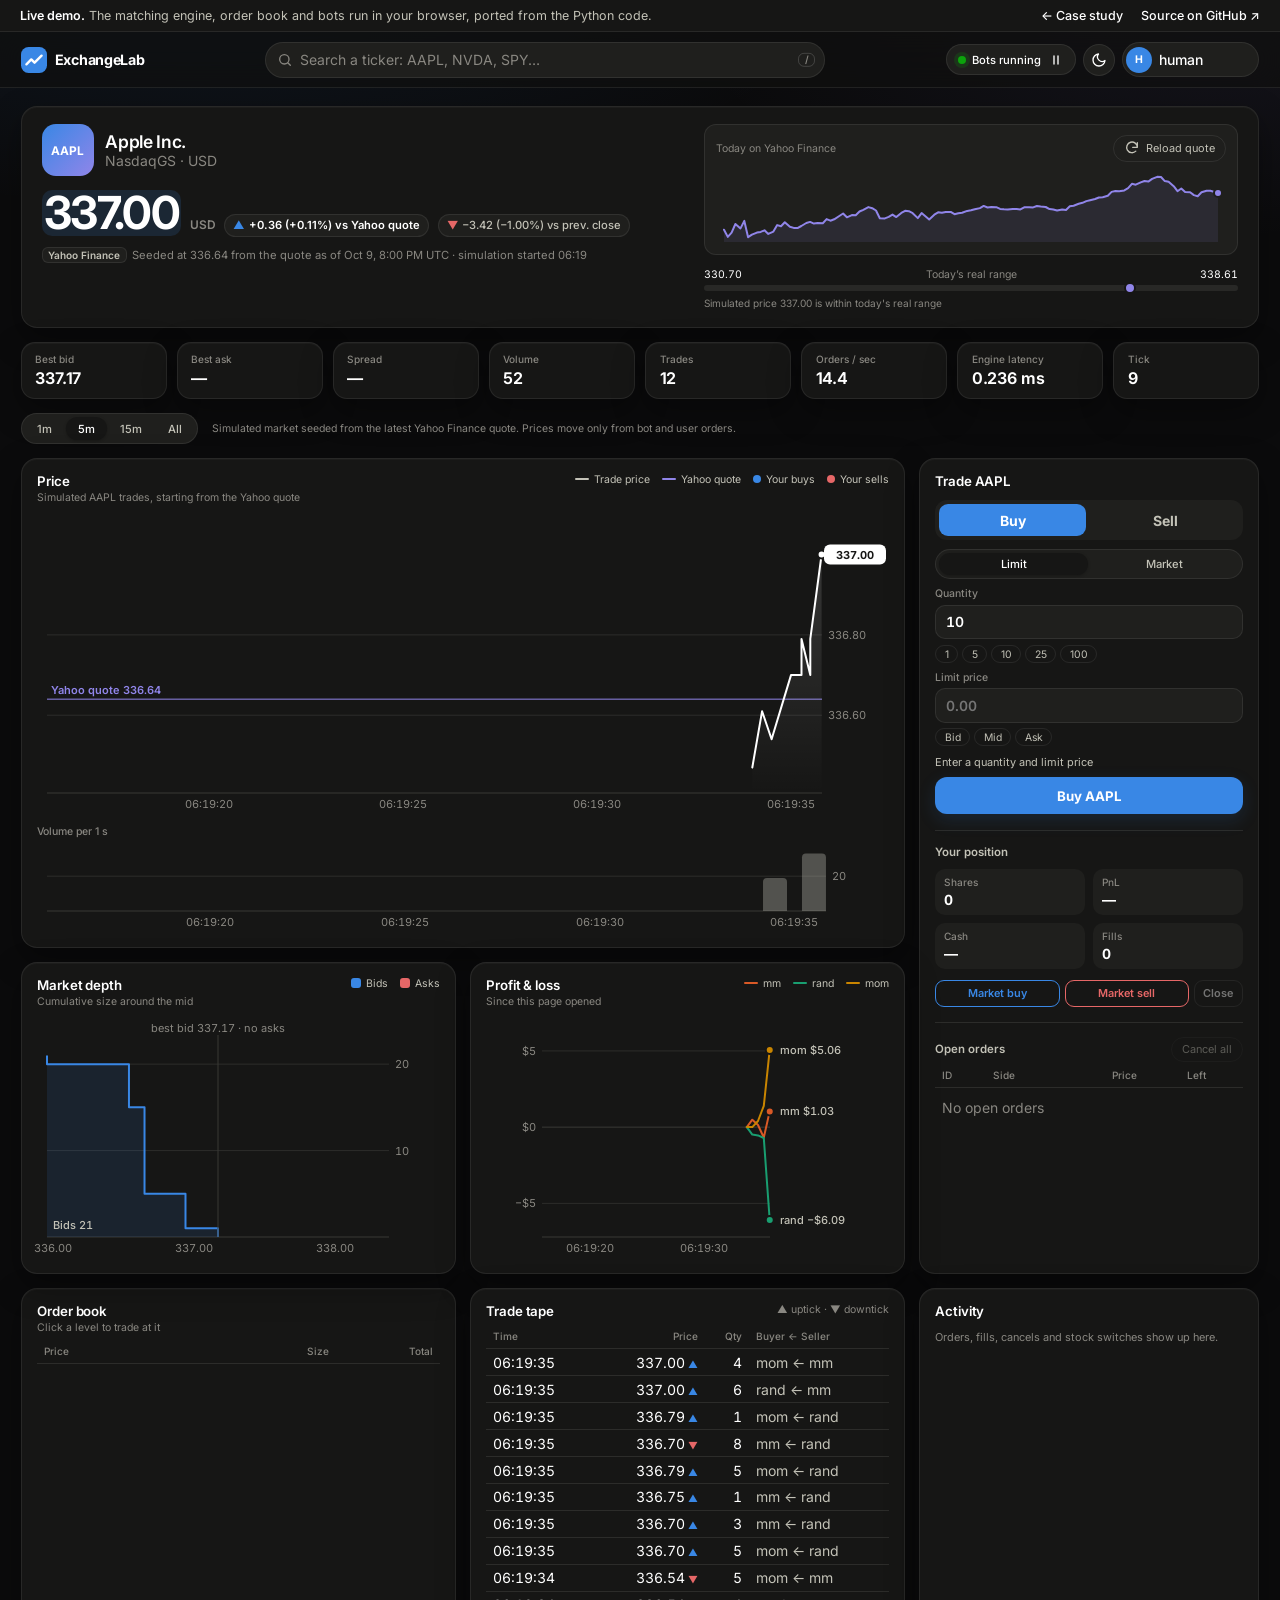
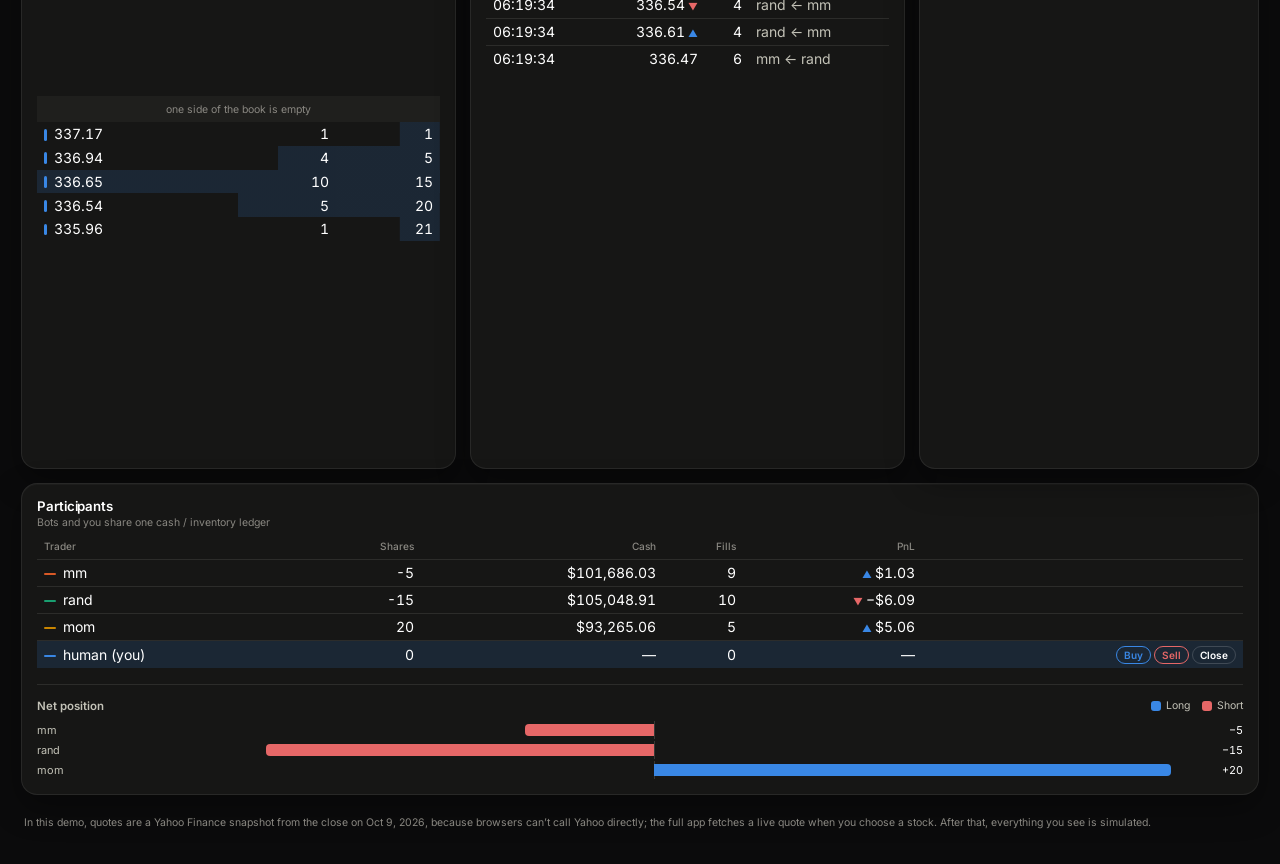
==== commit 61b70206: "Redesign the site to follow the design-skill guidelines - Type: self-hosted Geist + Geist Mono repla" ====
--- a/demo/exchange/index.html
+++ b/demo/exchange/index.html
@@ -3,7 +3,7 @@
 <head>
   <meta charset="UTF-8" />
   <meta name="viewport" content="width=device-width, initial-scale=1" />
-  <title>ExchangeLab Demo — Ethan Chen</title>
+  <title>ExchangeLab demo, Ethan Chen</title>
   <meta name="description" content="Live demo: trade against market-making, momentum and random bots on a price-time-priority matching engine, running in your browser." />
   <link rel="icon" href="data:image/svg+xml,%3Csvg xmlns='http://www.w3.org/2000/svg' viewBox='0 0 16 16'%3E%3Crect width='16' height='16' rx='4' fill='%233987e5'/%3E%3Cpath d='M3 11l3-3 2 2 5-5' fill='none' stroke='white' stroke-width='1.8' stroke-linecap='round' stroke-linejoin='round'/%3E%3C/svg%3E" />
   <link rel="preconnect" href="https://fonts.googleapis.com" />
@@ -39,7 +39,7 @@
 
     <div class="search" id="search">
       <svg class="search-icon" viewBox="0 0 24 24" aria-hidden="true"><circle cx="11" cy="11" r="7"/><path d="M20 20l-3.5-3.5"/></svg>
-      <input id="symbol-input" type="text" placeholder="Search a ticker — AAPL, NVDA, SPY…" autocomplete="off" spellcheck="false"
+      <input id="symbol-input" type="text" placeholder="Search a ticker: AAPL, NVDA, SPY…" autocomplete="off" spellcheck="false"
              role="combobox" aria-expanded="false" aria-controls="symbol-list" aria-label="Choose a stock" maxlength="15" />
       <kbd>/</kbd>
       <ul class="suggestions" id="symbol-list" role="listbox" hidden></ul>
@@ -92,7 +92,7 @@
           <div id="today-chart" class="chart-host"></div>
         </div>
         <div class="range" id="day-range" hidden>
-          <div class="range-labels"><span id="range-low">—</span><span class="muted">Today's real range</span><span id="range-high">—</span></div>
+          <div class="range-labels"><span id="range-low">—</span><span class="muted">Today’s real range</span><span id="range-high">—</span></div>
           <div class="range-track"><span class="range-mark" id="range-mark"></span></div>
           <p class="range-note" id="range-note"></p>
         </div>
@@ -260,7 +260,7 @@
     </main>
 
     <footer>
-      In this demo, quotes are a Yahoo Finance snapshot from the close on Oct 9, 2026, because browsers can't call Yahoo directly; the full app fetches a live quote when you choose a stock. After that, everything you see is simulated.
+      In this demo, quotes are a Yahoo Finance snapshot from the close on Oct 9, 2026, because browsers can’t call Yahoo directly; the full app fetches a live quote when you choose a stock. After that, everything you see is simulated.
     </footer>
   </div>
 
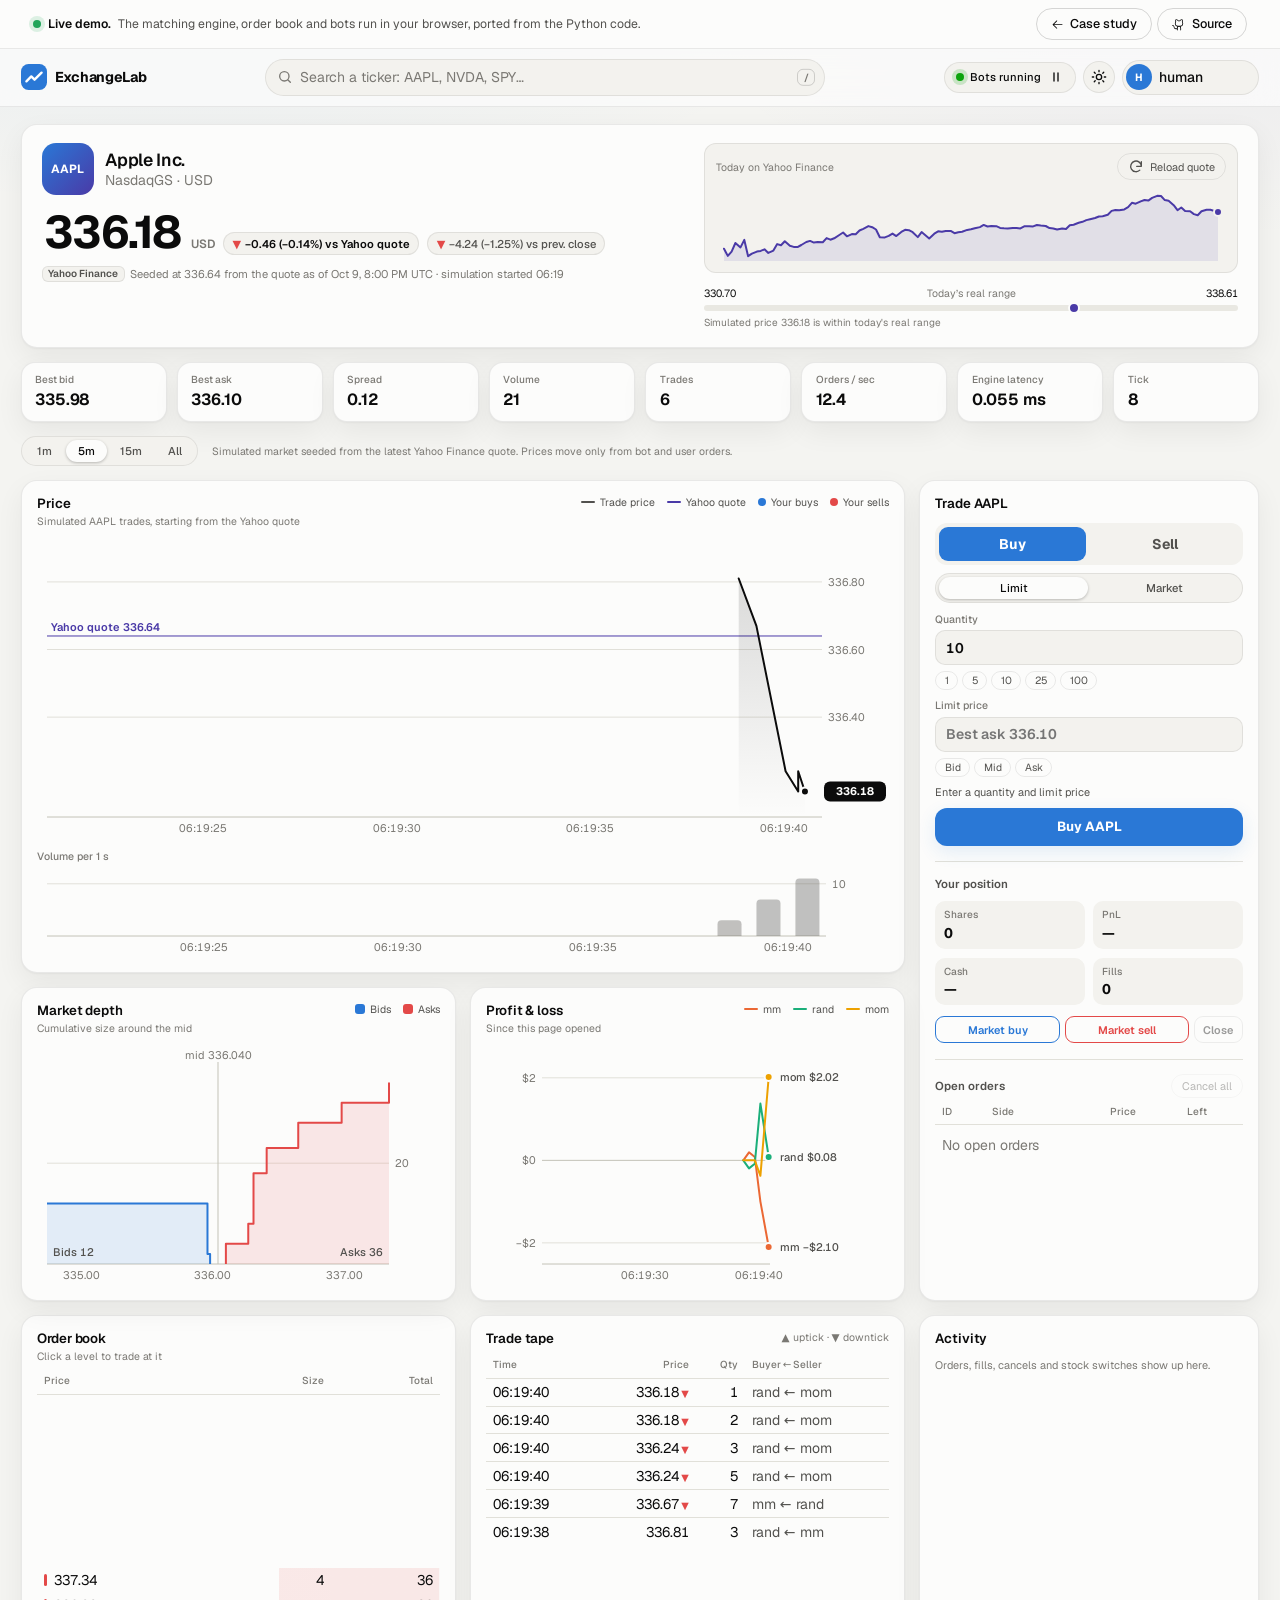
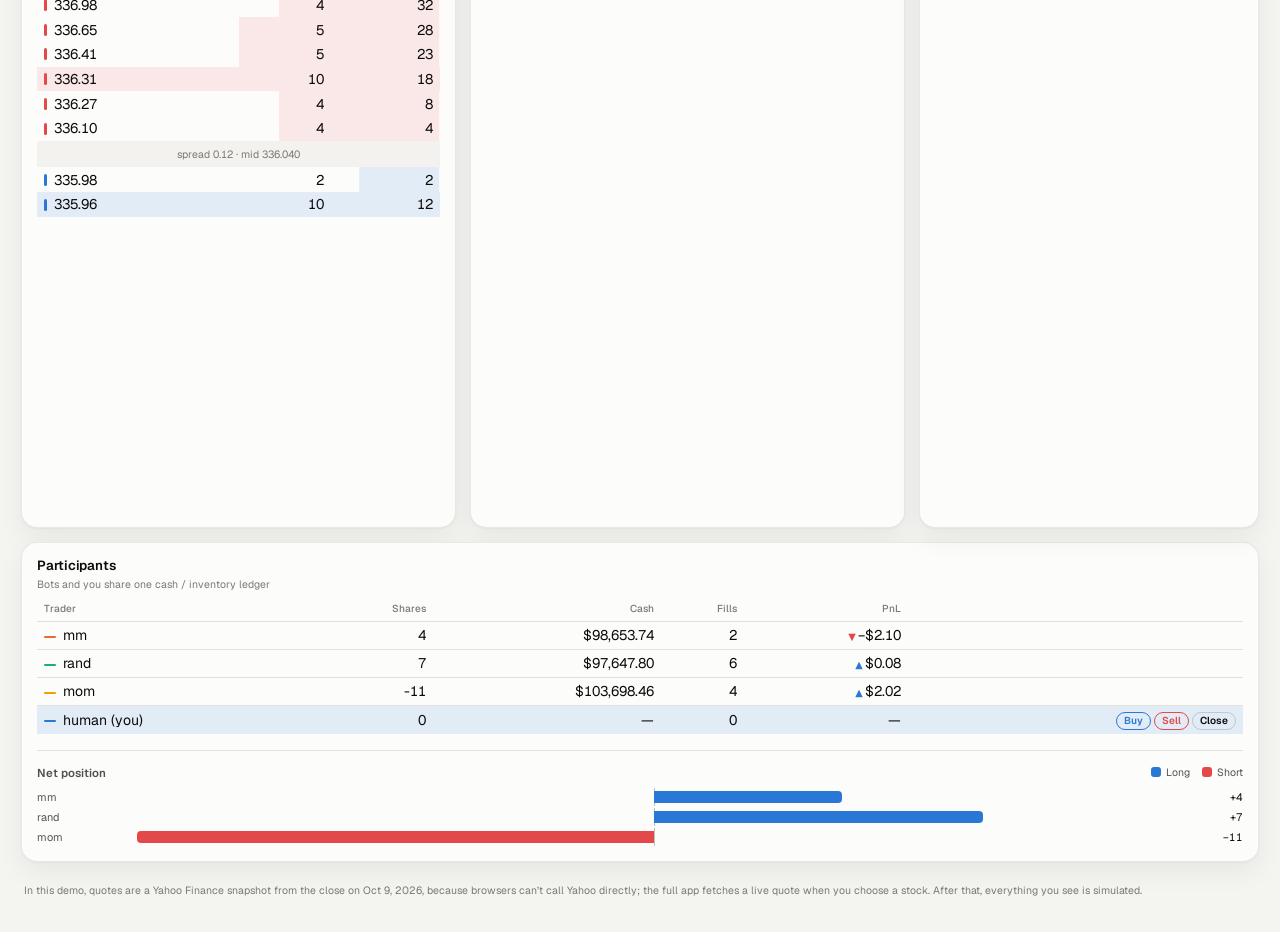
==== commit 57997012: "Match live demos to the redesign; refresh Formula Quizzer screenshots - Shared demo/demo.css + demo." ====
--- a/demo/exchange/index.html
+++ b/demo/exchange/index.html
@@ -6,30 +6,43 @@
   <title>ExchangeLab demo, Ethan Chen</title>
   <meta name="description" content="Live demo: trade against market-making, momentum and random bots on a price-time-priority matching engine, running in your browser." />
   <link rel="icon" href="data:image/svg+xml,%3Csvg xmlns='http://www.w3.org/2000/svg' viewBox='0 0 16 16'%3E%3Crect width='16' height='16' rx='4' fill='%233987e5'/%3E%3Cpath d='M3 11l3-3 2 2 5-5' fill='none' stroke='white' stroke-width='1.8' stroke-linecap='round' stroke-linejoin='round'/%3E%3C/svg%3E" />
-  <link rel="preconnect" href="https://fonts.googleapis.com" />
-  <link rel="preconnect" href="https://fonts.gstatic.com" crossorigin />
-  <link rel="stylesheet" href="https://fonts.googleapis.com/css2?family=Inter:wght@400;500;600;700&display=swap" />
+  <link rel="icon" href="../../favicon.svg" type="image/svg+xml" />
+  <link rel="preload" href="../../fonts/Geist-Variable.woff2" as="font" type="font/woff2" crossorigin />
   <link rel="stylesheet" href="styles.css" />
+  <link rel="stylesheet" href="../demo.css" />
   <style>
     /* Portfolio demo bar (not part of the ExchangeLab repo) */
-    .demo-bar { display: flex; align-items: center; justify-content: space-between; gap: 1rem; flex-wrap: wrap;
-      padding: 8px 20px; font-size: 12.5px; color: var(--ink-2); background: var(--surface); border-bottom: 1px solid var(--border); }
-    .demo-bar a { color: var(--ink-1); text-decoration: none; font-weight: 500; }
-    .demo-bar a:hover { text-decoration: underline; }
-    .demo-bar .demo-links { display: flex; gap: 18px; }
-    .demo-bar b { color: var(--ink-1); font-weight: 600; }
+    :root { --font: "Geist", system-ui, -apple-system, "Segoe UI", sans-serif; }
+    .demo-bar {
+      display: flex; align-items: center; justify-content: space-between; gap: 0.75rem 1.5rem; flex-wrap: wrap;
+      padding: 0.6rem clamp(1rem, 2.6vw, 2.5rem); background: var(--surface); border-bottom: 1px solid var(--border);
+      font: 400 0.875rem/1.4 var(--font); color: var(--ink-2);
+    }
+    .demo-bar .d-btn { height: 2.25rem; border-color: var(--border-strong); color: var(--ink-1); }
+    .demo-bar .d-btn:hover { border-color: var(--ink-1); background: var(--surface-2); }
+    .demo-bar__note { display: inline-flex; align-items: center; gap: 0.5rem; }
+    .demo-bar__note::before { content: ""; width: 8px; height: 8px; border-radius: 999px; background: #22a55a; box-shadow: 0 0 0 4px rgb(34 165 90 / 0.15); }
+    .demo-bar__note b { color: var(--ink-1); font-weight: 600; }
+    .visually-hidden { position: absolute; width: 1px; height: 1px; overflow: hidden; clip-path: inset(50%); white-space: nowrap; }
+    @media (max-width: 640px) { .demo-bar .d-label-long { display: none; } .demo-bar__note span { display: none; } }
+    @media (prefers-reduced-motion: reduce) { *, *::before, *::after { animation-duration: 0.01ms !important; transition-duration: 0.01ms !important; } }
   </style>
   <script>
     try {
-      const t = localStorage.getItem("exchangelab.theme");
-      if (t === "light" || t === "dark") document.documentElement.dataset.theme = t;
+      const t = localStorage.getItem("exchangelab.theme") || localStorage.getItem("theme");
+      // Same rule as the portfolio: a saved choice wins, otherwise follow the system
+      document.documentElement.dataset.theme = (t === "light" || t === "dark") ? t
+        : (matchMedia("(prefers-color-scheme: light)").matches ? "light" : "dark");
     } catch {}
   </script>
 </head>
 <body>
   <div class="demo-bar">
-    <span><b>Live demo.</b> The matching engine, order book and bots run in your browser, ported from the Python code.</span>
-    <span class="demo-links"><a href="../../#/work/exchangelab">← Case study</a><a href="https://github.com/chenethan123/ExchangeLab" target="_blank" rel="noopener">Source on GitHub ↗</a></span>
+    <p class="demo-bar__note"><b>Live demo.</b><span>The matching engine, order book and bots run in your browser, ported from the Python code.</span></p>
+    <div class="d-links">
+      <a class="d-btn" href="../../#/work/exchangelab"><svg class="d-icon d-icon--back" aria-hidden="true"><use href="../../icons.svg#i-arrow-left"/></svg><span class="d-label-long">Case study</span><span class="visually-hidden">Back to the case study</span></a>
+      <a class="d-btn" href="https://github.com/chenethan123/ExchangeLab" target="_blank" rel="noopener"><svg class="d-icon d-icon--out" aria-hidden="true"><use href="../../icons.svg#i-github-logo"/></svg><span class="d-label-long">Source</span><span class="visually-hidden">Source on GitHub</span></a>
+    </div>
   </div>
   <nav class="nav">
     <div class="nav-brand">
--- a/demo/demo.css
+++ b/demo/demo.css
@@ -0,0 +1,122 @@
+/* ==========================================================================
+   Shared layer for the live demos: the portfolio's nav island, pill buttons,
+   press feedback, spring motion, theme switch and accessibility settings.
+   Loaded after each demo's own styles.
+   ========================================================================== */
+@font-face { font-family: "Geist"; src: url("../fonts/Geist-Variable.woff2") format("woff2"); font-weight: 100 900; font-display: swap; }
+@font-face { font-family: "Geist Mono"; src: url("../fonts/GeistMono-Variable.woff2") format("woff2"); font-weight: 100 900; font-display: swap; }
+
+:root {
+  --d-bg: #f7f7f8; --d-surface: #fdfdfd; --d-ink: #18181b; --d-ink-2: #52525b;
+  --d-line: rgb(24 24 27 / 0.09); --d-line-strong: rgb(24 24 27 / 0.16);
+  --d-accent: #b5491c; --d-glass: rgb(250 250 251 / 0.72);
+  --d-shadow: 0 1px 2px rgb(24 24 39 / 0.04), 0 12px 32px -12px rgb(24 24 39 / 0.14);
+  --d-gutter: clamp(1rem, 0.4rem + 2.6vw, 2.5rem);
+  --spring: linear(0, 0.057, 0.18, 0.32, 0.454, 0.572, 0.67, 0.749, 0.812, 0.86, 0.896, 0.924, 0.944, 0.959, 0.971, 0.979, 0.985, 0.989, 0.992, 0.994, 0.996, 0.997, 0.998, 0.999, 1);
+  --spring-t: 0.59s;
+  --press: 100ms;
+}
+@supports not (transition-timing-function: linear(0, 1)) { :root { --spring: cubic-bezier(0.22, 1, 0.36, 1); } }
+@media (prefers-color-scheme: dark) {
+  :root:not([data-theme="light"]) {
+    --d-bg: #0d0d0f; --d-surface: #161619; --d-ink: #ededef; --d-ink-2: #a1a1aa;
+    --d-line: rgb(255 255 255 / 0.09); --d-line-strong: rgb(255 255 255 / 0.18);
+    --d-accent: #e68c56; --d-glass: rgb(22 22 25 / 0.7);
+    --d-shadow: 0 1px 2px rgb(0 0 0 / 0.3), 0 12px 32px -12px rgb(0 0 0 / 0.6);
+  }
+}
+:root[data-theme="dark"] {
+  --d-bg: #0d0d0f; --d-surface: #161619; --d-ink: #ededef; --d-ink-2: #a1a1aa;
+  --d-line: rgb(255 255 255 / 0.09); --d-line-strong: rgb(255 255 255 / 0.18);
+  --d-accent: #e68c56; --d-glass: rgb(22 22 25 / 0.7);
+  --d-shadow: 0 1px 2px rgb(0 0 0 / 0.3), 0 12px 32px -12px rgb(0 0 0 / 0.6);
+}
+:root[data-theme="light"] { color-scheme: light; }
+:root[data-theme="dark"] { color-scheme: dark; }
+
+html { -webkit-tap-highlight-color: transparent; }
+a, button, select, label { touch-action: manipulation; }
+:focus-visible { outline: 2px solid var(--d-accent); outline-offset: 3px; border-radius: 6px; }
+.d-icon { width: 1.05em; height: 1.05em; flex: none; fill: currentColor; }
+
+/* Floating translucent nav island (same as the portfolio) */
+.d-nav-shell {
+  position: fixed; inset: max(0.75rem, env(safe-area-inset-top)) 0 auto; z-index: 10; pointer-events: none;
+}
+.d-nav {
+  pointer-events: auto;
+  display: flex; align-items: center; justify-content: space-between; gap: 1rem;
+  width: calc(100% - 2 * var(--d-gutter)); max-width: calc(1400px - 2 * var(--d-gutter)); margin-inline: auto;
+  height: 3.5rem; padding: 0 0.5rem 0 1.1rem; border-radius: 999px;
+  background: var(--d-glass);
+  backdrop-filter: blur(20px) saturate(170%); -webkit-backdrop-filter: blur(20px) saturate(170%);
+  box-shadow: inset 0 0 0 1px var(--d-line), inset 0 1px 0 rgb(255 255 255 / 0.18), var(--d-shadow);
+  font: 500 0.95rem/1 "Geist", system-ui, sans-serif; color: var(--d-ink);
+}
+.d-brand { display: inline-flex; align-items: center; gap: 0.6rem; font-weight: 600; letter-spacing: -0.015em; color: var(--d-ink); text-decoration: none; white-space: nowrap; }
+.d-brand__mark {
+  display: grid; place-items: center; width: 1.75rem; height: 1.75rem; border-radius: 999px;
+  background: var(--d-ink); color: var(--d-bg); font-size: 0.72rem; font-weight: 600; letter-spacing: -0.02em;
+}
+.d-brand__sep { color: var(--d-ink-2); font-weight: 400; }
+.d-brand__page { color: var(--d-ink-2); font-weight: 500; }
+.d-links { display: flex; align-items: center; gap: 0.35rem; }
+
+/* Pill buttons with instant press feedback */
+.d-btn {
+  display: inline-flex; align-items: center; gap: 0.45rem;
+  height: 2.5rem; padding: 0 1rem; border-radius: 999px; border: 1px solid var(--d-line-strong);
+  background: transparent; color: var(--d-ink); text-decoration: none; white-space: nowrap;
+  font: 500 0.9rem/1 "Geist", system-ui, sans-serif; cursor: pointer;
+  transition: background-color 0.2s ease, border-color 0.2s ease, transform var(--press) ease-out;
+}
+.d-btn:hover { border-color: var(--d-ink); background: var(--d-surface); }
+.d-btn:active { transform: scale(0.96); }
+.d-btn .d-icon { transition: transform var(--spring-t) var(--spring); }
+.d-btn:hover .d-icon--back { transform: translateX(-2px); }
+.d-btn:hover .d-icon--out { transform: translate(2px, -2px); }
+@media (max-width: 640px) {
+  .d-brand__sep, .d-brand__page { display: none; }
+  .d-btn .d-label-long { display: none; }
+}
+
+/* Theme switch (Auto / Light / Dark), shared preference with the portfolio */
+.d-footer {
+  display: flex; flex-wrap: wrap; align-items: center; justify-content: space-between; gap: 1rem 2rem;
+  width: 100%; max-width: 1400px; margin: 0 auto; padding: 2rem var(--d-gutter) 2.5rem;
+  border-top: 1px solid var(--d-line); color: var(--d-ink-2);
+  font: 400 0.875rem/1.4 "Geist", system-ui, sans-serif;
+}
+.d-footer a { color: inherit; text-decoration: none; }
+.d-footer a:hover { color: var(--d-ink); }
+.d-theme { display: inline-flex; padding: 3px; border-radius: 999px; background: color-mix(in srgb, var(--d-ink) 6%, transparent); }
+.d-theme button {
+  height: 2rem; padding: 0 0.85rem; border: 0; border-radius: 999px; background: transparent;
+  color: var(--d-ink-2); font: 500 0.8125rem/1 "Geist", system-ui, sans-serif; cursor: pointer;
+  transition: background-color 0.25s ease, color 0.2s ease, transform var(--press) ease-out;
+}
+.d-theme button:hover { color: var(--d-ink); }
+.d-theme button:active { transform: scale(0.95); }
+.d-theme button[aria-pressed="true"] { background: var(--d-surface); color: var(--d-ink); box-shadow: 0 1px 2px rgb(0 0 0 / 0.08), inset 0 0 0 1px var(--d-line); }
+
+/* Entrance: content rises in sequence on load */
+.js [data-rise] { opacity: 0; transform: translateY(14px); }
+.js [data-rise].is-in {
+  opacity: 1; transform: none;
+  transition: opacity 0.5s ease, transform var(--spring-t) var(--spring);
+  transition-delay: calc(var(--i, 0) * 70ms);
+}
+
+/* Accessibility preferences */
+@media (prefers-reduced-motion: reduce) {
+  .js [data-rise] { transform: none; }
+  .js [data-rise].is-in { transition: opacity 0.3s ease; }
+  .d-btn .d-icon { transition: none; }
+}
+@media (prefers-reduced-transparency: reduce) {
+  .d-nav { background: var(--d-bg); backdrop-filter: none; -webkit-backdrop-filter: none; }
+}
+@media (prefers-contrast: more) {
+  .d-nav { background: var(--d-bg); box-shadow: inset 0 0 0 1px var(--d-ink); }
+  .d-btn { border-color: var(--d-ink); }
+}
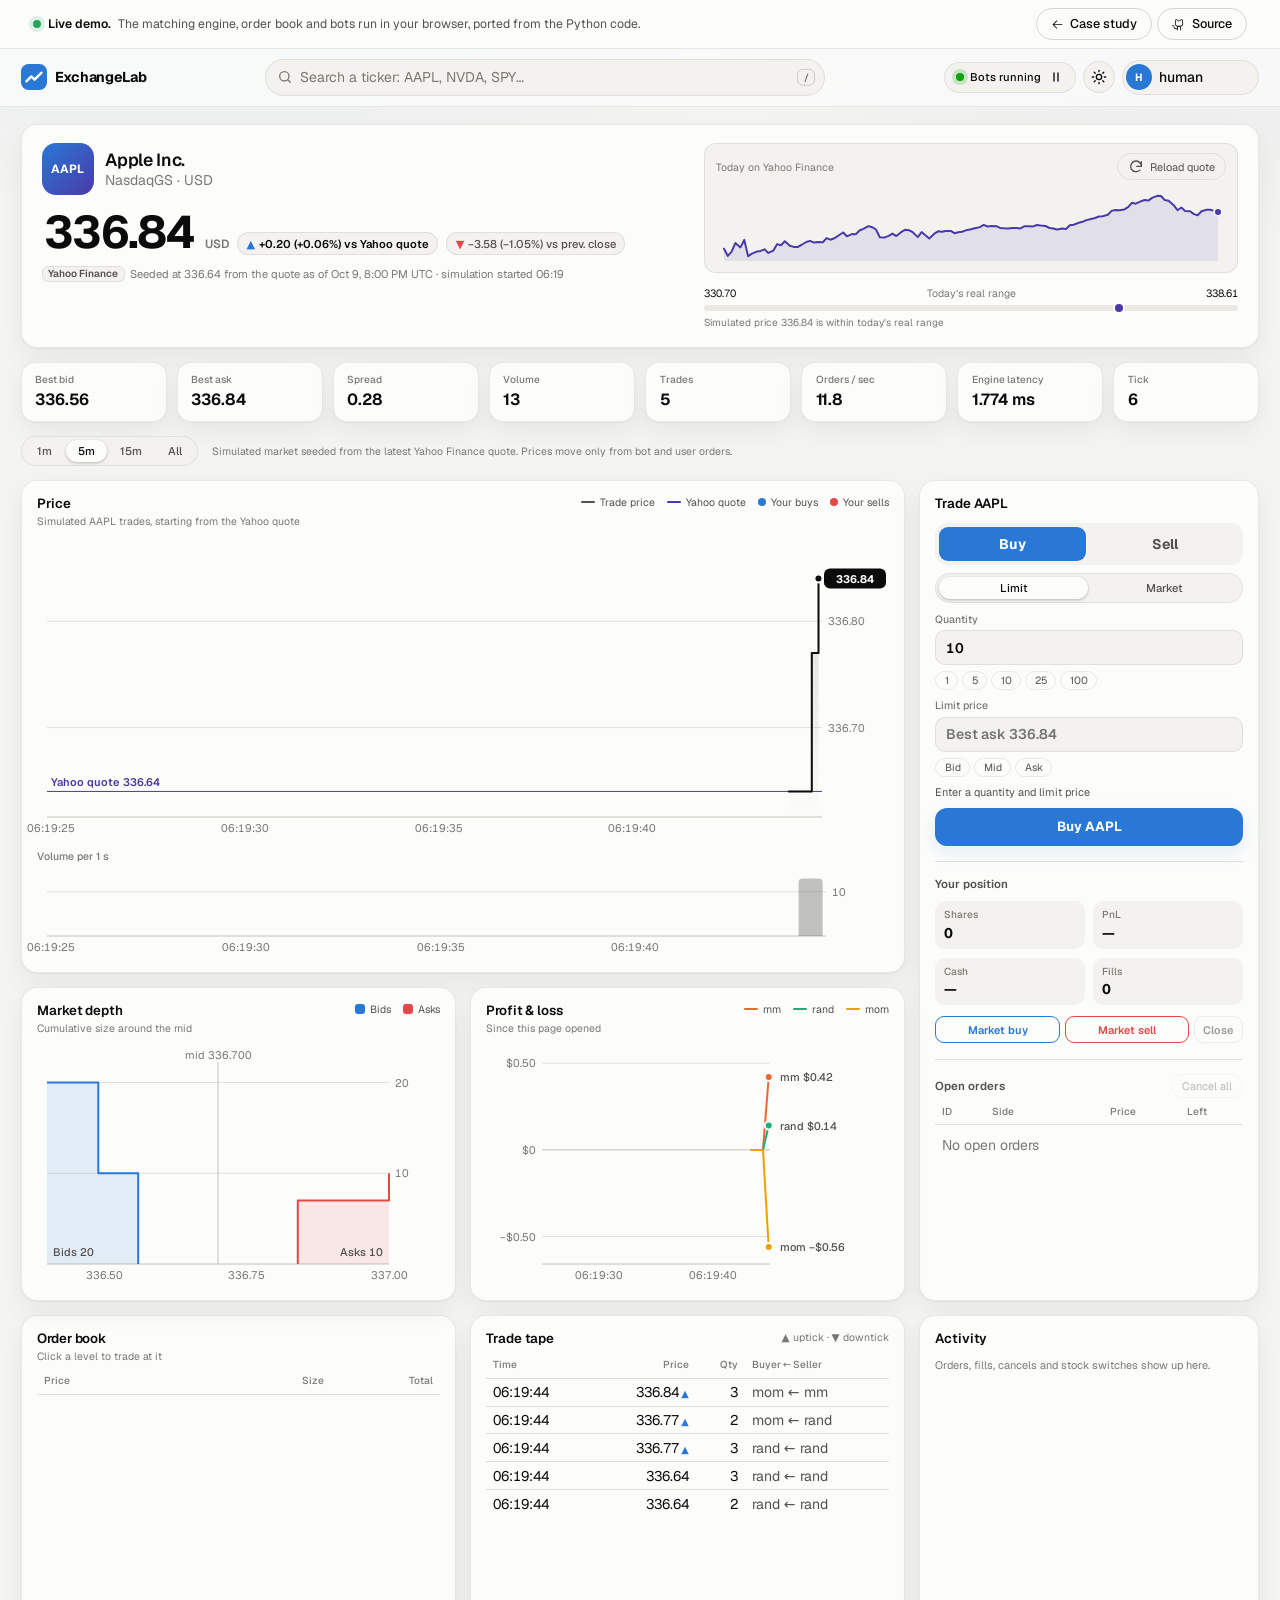
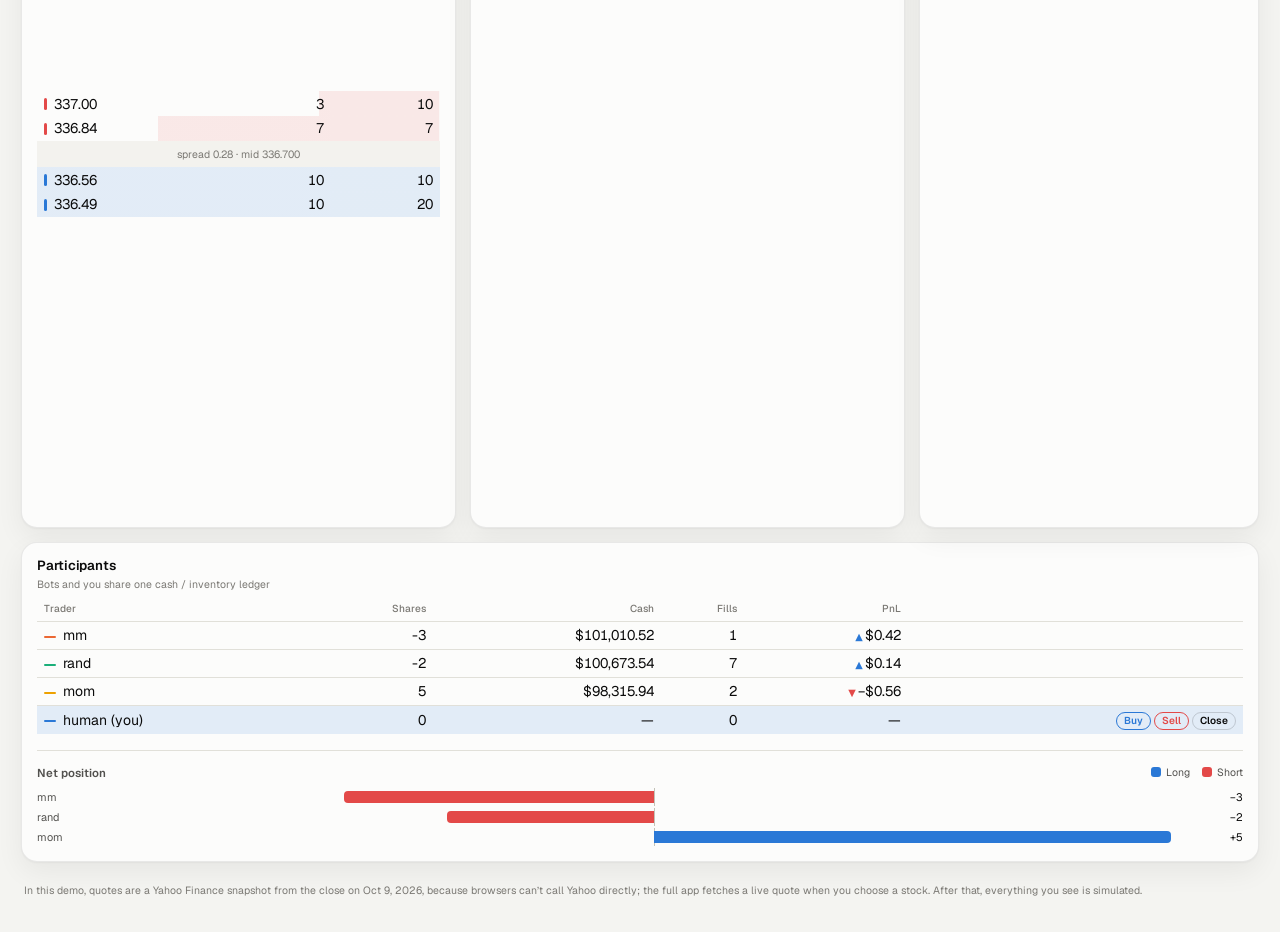
==== commit 1edf9a52: "Version CSS/JS links by content hash so updates show immediately GitHub Pages caches assets for 10 m" ====
--- a/demo/exchange/index.html
+++ b/demo/exchange/index.html
@@ -8,8 +8,8 @@
   <link rel="icon" href="data:image/svg+xml,%3Csvg xmlns='http://www.w3.org/2000/svg' viewBox='0 0 16 16'%3E%3Crect width='16' height='16' rx='4' fill='%233987e5'/%3E%3Cpath d='M3 11l3-3 2 2 5-5' fill='none' stroke='white' stroke-width='1.8' stroke-linecap='round' stroke-linejoin='round'/%3E%3C/svg%3E" />
   <link rel="icon" href="../../favicon.svg" type="image/svg+xml" />
   <link rel="preload" href="../../fonts/Geist-Variable.woff2" as="font" type="font/woff2" crossorigin />
-  <link rel="stylesheet" href="styles.css" />
-  <link rel="stylesheet" href="../demo.css" />
+  <link rel="stylesheet" href="styles.css?v=a789dfc2" />
+  <link rel="stylesheet" href="../demo.css?v=724968c1" />
   <style>
     /* Portfolio demo bar (not part of the ExchangeLab repo) */
     :root { --font: "Geist", system-ui, -apple-system, "Segoe UI", sans-serif; }
@@ -286,7 +286,7 @@
   <div class="toasts" id="toasts" aria-live="polite"></div>
 
   <!-- Answers the dashboard's API calls in the browser (replaces the FastAPI server) -->
-  <script src="sim.js"></script>
-  <script type="module" src="app.js"></script>
+  <script src="sim.js?v=2afe85f0"></script>
+  <script type="module" src="app.js?v=f7fc080e"></script>
 </body>
 </html>
